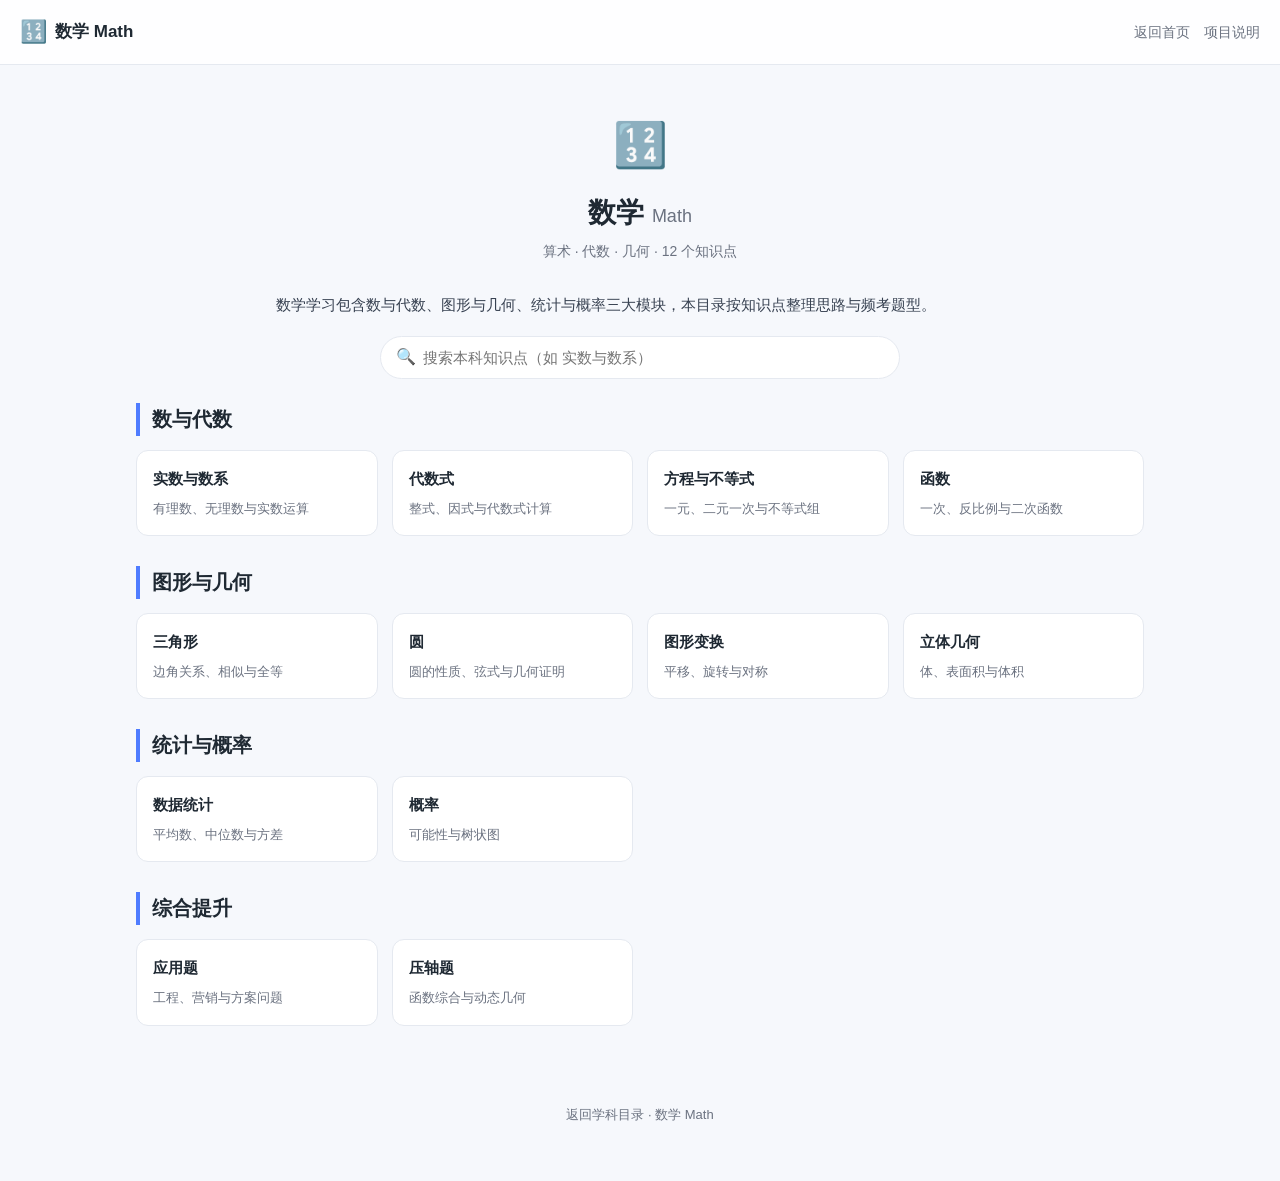
==== math/index.html @ 288788f7 "feat: 完善学科学习网站目录（首页导航 + 9学科知识点页 + 搜索过滤） - 新增 assets/style.css、assets/app.js（共享浅色主题与目录搜索） - index.htm" ====
<!DOCTYPE html>
<html lang="zh-CN">
<head>
  <meta charset="UTF-8" />
  <meta name="viewport" content="width=device-width, initial-scale=1.0" />
  <title>数学 Math · 学科学习网站</title>
  <link rel="stylesheet" href="../assets/style.css" />
</head>
<body>
  <div class="topbar">
    <div class="brand"><span class="logo">🔢</span> 数学 Math</div>
    <div class="links">
      <a href="../">返回首页</a>
      <a href="../README.md">项目说明</a>
    </div>
  </div>

  <section class="subject-header">
    <div class="big-emoji">🔢</div>
    <h1>数学 <span style="color:var(--muted);font-weight:500;font-size:18px;">Math</span></h1>
    <div class="sub">算术 · 代数 · 几何 · 12 个知识点</div>
  </section>

  <p class="subject-intro">数学学习包含数与代数、图形与几何、统计与概率三大模块，本目录按知识点整理思路与频考题型。</p>

  <div class="search-wrap" style="max-width:520px;margin:18px auto 0;">
    <span class="icon">🔍</span>
    <input id="search" type="text" placeholder="搜索本科知识点（如 实数与数系）" autocomplete="off" />
  </div>

  <div class="chapters">
    <section class="chapter" data-group>
      <h2>数与代数</h2>
      <div class="topics">
        <div class="topic" data-search="实数与数系 有理数、无理数与实数运算">
          <div class="t-title">实数与数系</div>
          <div class="t-desc">有理数、无理数与实数运算</div>
        </div>
        <div class="topic" data-search="代数式 整式、因式与代数式计算">
          <div class="t-title">代数式</div>
          <div class="t-desc">整式、因式与代数式计算</div>
        </div>
        <div class="topic" data-search="方程与不等式 一元、二元一次与不等式组">
          <div class="t-title">方程与不等式</div>
          <div class="t-desc">一元、二元一次与不等式组</div>
        </div>
        <div class="topic" data-search="函数 一次、反比例与二次函数">
          <div class="t-title">函数</div>
          <div class="t-desc">一次、反比例与二次函数</div>
        </div>
      </div>
    </section>
    <section class="chapter" data-group>
      <h2>图形与几何</h2>
      <div class="topics">
        <div class="topic" data-search="三角形 边角关系、相似与全等">
          <div class="t-title">三角形</div>
          <div class="t-desc">边角关系、相似与全等</div>
        </div>
        <div class="topic" data-search="圆 圆的性质、弦式与几何证明">
          <div class="t-title">圆</div>
          <div class="t-desc">圆的性质、弦式与几何证明</div>
        </div>
        <div class="topic" data-search="图形变换 平移、旋转与对称">
          <div class="t-title">图形变换</div>
          <div class="t-desc">平移、旋转与对称</div>
        </div>
        <div class="topic" data-search="立体几何 体、表面积与体积">
          <div class="t-title">立体几何</div>
          <div class="t-desc">体、表面积与体积</div>
        </div>
      </div>
    </section>
    <section class="chapter" data-group>
      <h2>统计与概率</h2>
      <div class="topics">
        <div class="topic" data-search="数据统计 平均数、中位数与方差">
          <div class="t-title">数据统计</div>
          <div class="t-desc">平均数、中位数与方差</div>
        </div>
        <div class="topic" data-search="概率 可能性与树状图">
          <div class="t-title">概率</div>
          <div class="t-desc">可能性与树状图</div>
        </div>
      </div>
    </section>
    <section class="chapter" data-group>
      <h2>综合提升</h2>
      <div class="topics">
        <div class="topic" data-search="应用题 工程、营销与方案问题">
          <div class="t-title">应用题</div>
          <div class="t-desc">工程、营销与方案问题</div>
        </div>
        <div class="topic" data-search="压轴题 函数综合与动态几何">
          <div class="t-title">压轴题</div>
          <div class="t-desc">函数综合与动态几何</div>
        </div>
      </div>
    </section>
  </div>

  <div id="empty" class="empty is-hidden">本科目录中没有匹配的知识点。</div>

  <footer>
    <a href="../">返回学科目录</a> · 数学 Math
  </footer>

  <script src="../assets/app.js"></script>
</body>
</html>
---- assets/style.css ----
:root {
  --bg: #f6f8fc;
  --card: #ffffff;
  --text: #1f2933;
  --muted: #6b7280;
  --accent: #4f7cff;
  --accent-2: #7c5cff;
  --accent-soft: #eef3ff;
  --border: #e5e9f0;
  --shadow: 0 8px 24px rgba(79, 124, 255, .12);
  --radius: 14px;
}

* { box-sizing: border-box; }

html { scroll-behavior: smooth; }

body {
  margin: 0;
  font-family: -apple-system, BlinkMacSystemFont, "Segoe UI", "PingFang SC", "Microsoft YaHei", sans-serif;
  background: var(--bg);
  color: var(--text);
  line-height: 1.65;
}

a { color: var(--accent); text-decoration: none; }
a:hover { text-decoration: underline; }

/* ---------- Top bar ---------- */
.topbar {
  position: sticky;
  top: 0;
  z-index: 10;
  display: flex;
  align-items: center;
  justify-content: space-between;
  gap: 16px;
  padding: 14px 20px;
  background: rgba(255, 255, 255, .85);
  backdrop-filter: blur(8px);
  border-bottom: 1px solid var(--border);
}
.topbar .brand {
  font-weight: 700;
  font-size: 17px;
  display: flex;
  align-items: center;
  gap: 8px;
}
.topbar .brand .logo { font-size: 22px; }
.topbar .links { display: flex; gap: 14px; font-size: 14px; }
.topbar .links a { color: var(--muted); }
.topbar .links a:hover { color: var(--accent); text-decoration: none; }

/* ---------- Hero ---------- */
.hero {
  text-align: center;
  padding: 56px 16px 28px;
  background: linear-gradient(180deg, #eef3ff 0%, var(--bg) 100%);
}
.hero h1 { margin: 0 0 10px; font-size: 34px; letter-spacing: .5px; }
.hero p { margin: 0 auto; max-width: 640px; color: var(--muted); font-size: 16px; }

/* ---------- Search ---------- */
.search-wrap {
  max-width: 520px;
  margin: 22px auto 0;
  position: relative;
}
.search-wrap input {
  width: 100%;
  padding: 12px 16px 12px 42px;
  font-size: 15px;
  border: 1px solid var(--border);
  border-radius: 999px;
  background: #fff;
  outline: none;
  transition: border-color .15s, box-shadow .15s;
}
.search-wrap input:focus {
  border-color: var(--accent);
  box-shadow: 0 0 0 4px var(--accent-soft);
}
.search-wrap .icon {
  position: absolute;
  left: 16px; top: 50%;
  transform: translateY(-50%);
  color: var(--muted);
  font-size: 16px;
}

/* ---------- Grid of cards ---------- */
main {
  max-width: 1040px;
  margin: 0 auto;
  padding: 28px 16px 8px;
  display: grid;
  grid-template-columns: repeat(auto-fill, minmax(220px, 1fr));
  gap: 18px;
}
a.card {
  display: block;
  text-decoration: none;
  background: var(--card);
  border: 1px solid var(--border);
  border-radius: var(--radius);
  padding: 22px;
  color: var(--text);
  transition: transform .15s ease, box-shadow .15s ease, border-color .15s ease;
}
a.card:hover {
  transform: translateY(-4px);
  box-shadow: var(--shadow);
  border-color: var(--accent);
  text-decoration: none;
}
.card .emoji { font-size: 32px; }
.card .name { font-size: 18px; font-weight: 700; margin-top: 10px; }
.card .en { font-size: 12px; color: var(--muted); font-weight: 500; }
.card .desc { font-size: 13px; color: var(--muted); margin-top: 6px; }
.card .count {
  display: inline-block;
  margin-top: 12px;
  font-size: 12px;
  color: var(--accent);
  background: var(--accent-soft);
  padding: 2px 10px;
  border-radius: 999px;
}

/* ---------- Subject page ---------- */
.subject-header {
  text-align: center;
  padding: 44px 16px 12px;
}
.subject-header .big-emoji { font-size: 44px; }
.subject-header h1 { margin: 8px 0 4px; font-size: 28px; }
.subject-header .sub { color: var(--muted); font-size: 14px; }
.subject-intro {
  max-width: 760px;
  margin: 18px auto 0;
  padding: 0 16px;
  color: #374151;
  font-size: 15px;
}

.chapters {
  max-width: 1040px;
  margin: 0 auto;
  padding: 24px 16px 8px;
}
.chapter {
  margin-bottom: 30px;
}
.chapter h2 {
  font-size: 20px;
  margin: 0 0 14px;
  padding-left: 12px;
  border-left: 4px solid var(--accent);
}
.topics {
  display: grid;
  grid-template-columns: repeat(auto-fill, minmax(240px, 1fr));
  gap: 14px;
}
.topic {
  background: var(--card);
  border: 1px solid var(--border);
  border-radius: 12px;
  padding: 16px;
  transition: transform .12s ease, box-shadow .12s ease, border-color .12s ease;
}
.topic:hover {
  transform: translateY(-3px);
  box-shadow: var(--shadow);
  border-color: var(--accent);
}
.topic .t-title { font-weight: 600; font-size: 15px; }
.topic .t-desc { font-size: 13px; color: var(--muted); margin-top: 6px; }

/* ---------- Empty / footer ---------- */
.empty {
  text-align: center;
  color: var(--muted);
  padding: 40px 16px;
  font-size: 15px;
}
footer {
  text-align: center;
  color: var(--muted);
  font-size: 13px;
  padding: 40px 16px 56px;
}
footer a { color: var(--muted); }

.is-hidden { display: none !important; }

@media (max-width: 560px) {
  .hero h1 { font-size: 27px; }
  main { grid-template-columns: repeat(auto-fill, minmax(150px, 1fr)); }
}
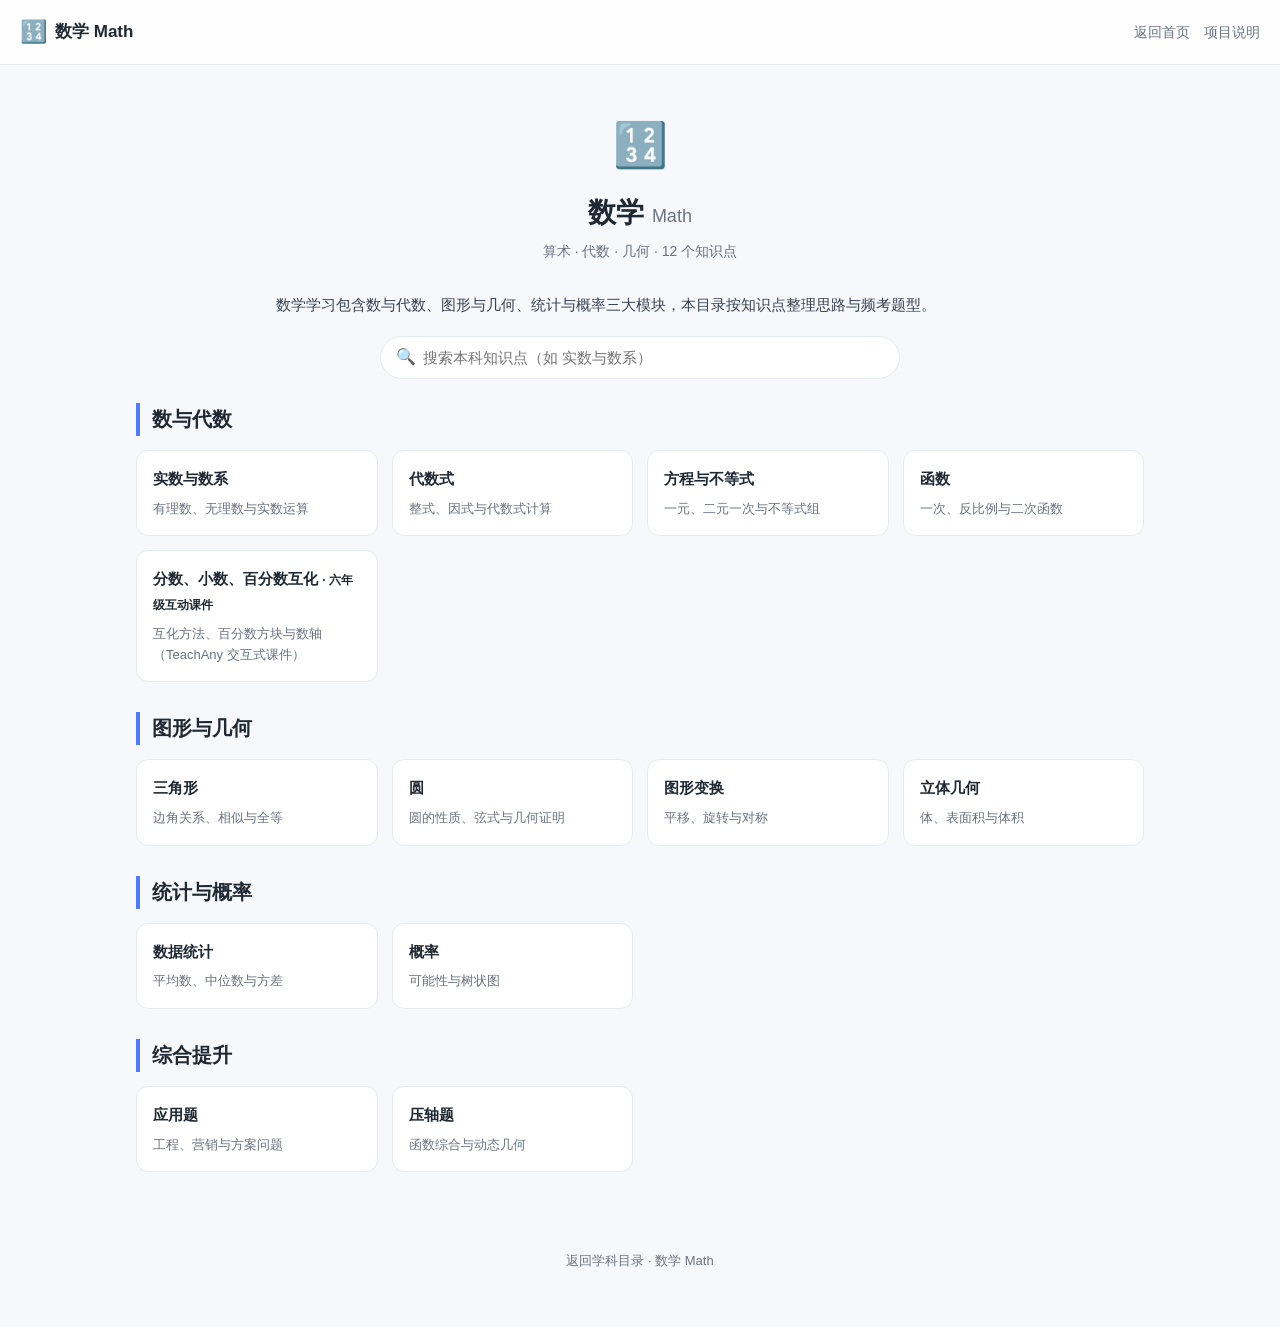
==== commit a06f169f: "feat: 新增 TeachAny 课件《分数、小数、百分数互化》并接入数学目录 community/: 16页交互式课件(转换器+GeoGebra+Canvas数轴+intro.mp4+Edge-T" ====
--- a/math/index.html
+++ b/math/index.html
@@ -47,6 +47,12 @@
         <div class="topic" data-search="函数 一次、反比例与二次函数">
           <div class="t-title">函数</div>
           <div class="t-desc">一次、反比例与二次函数</div>
+        </div>
+        <div class="topic" data-search="分数小数百分数互化 六年级 交互式课件">
+          <a href="../community/math-e-fraction-decimal-percent/index.html" style="color:inherit;text-decoration:none;display:block">
+            <div class="t-title">分数、小数、百分数互化 <span style="font-size:12px;color:var(--brand)">· 六年级互动课件</span></div>
+            <div class="t-desc">互化方法、百分数方块与数轴（TeachAny 交互式课件）</div>
+          </a>
         </div>
       </div>
     </section>
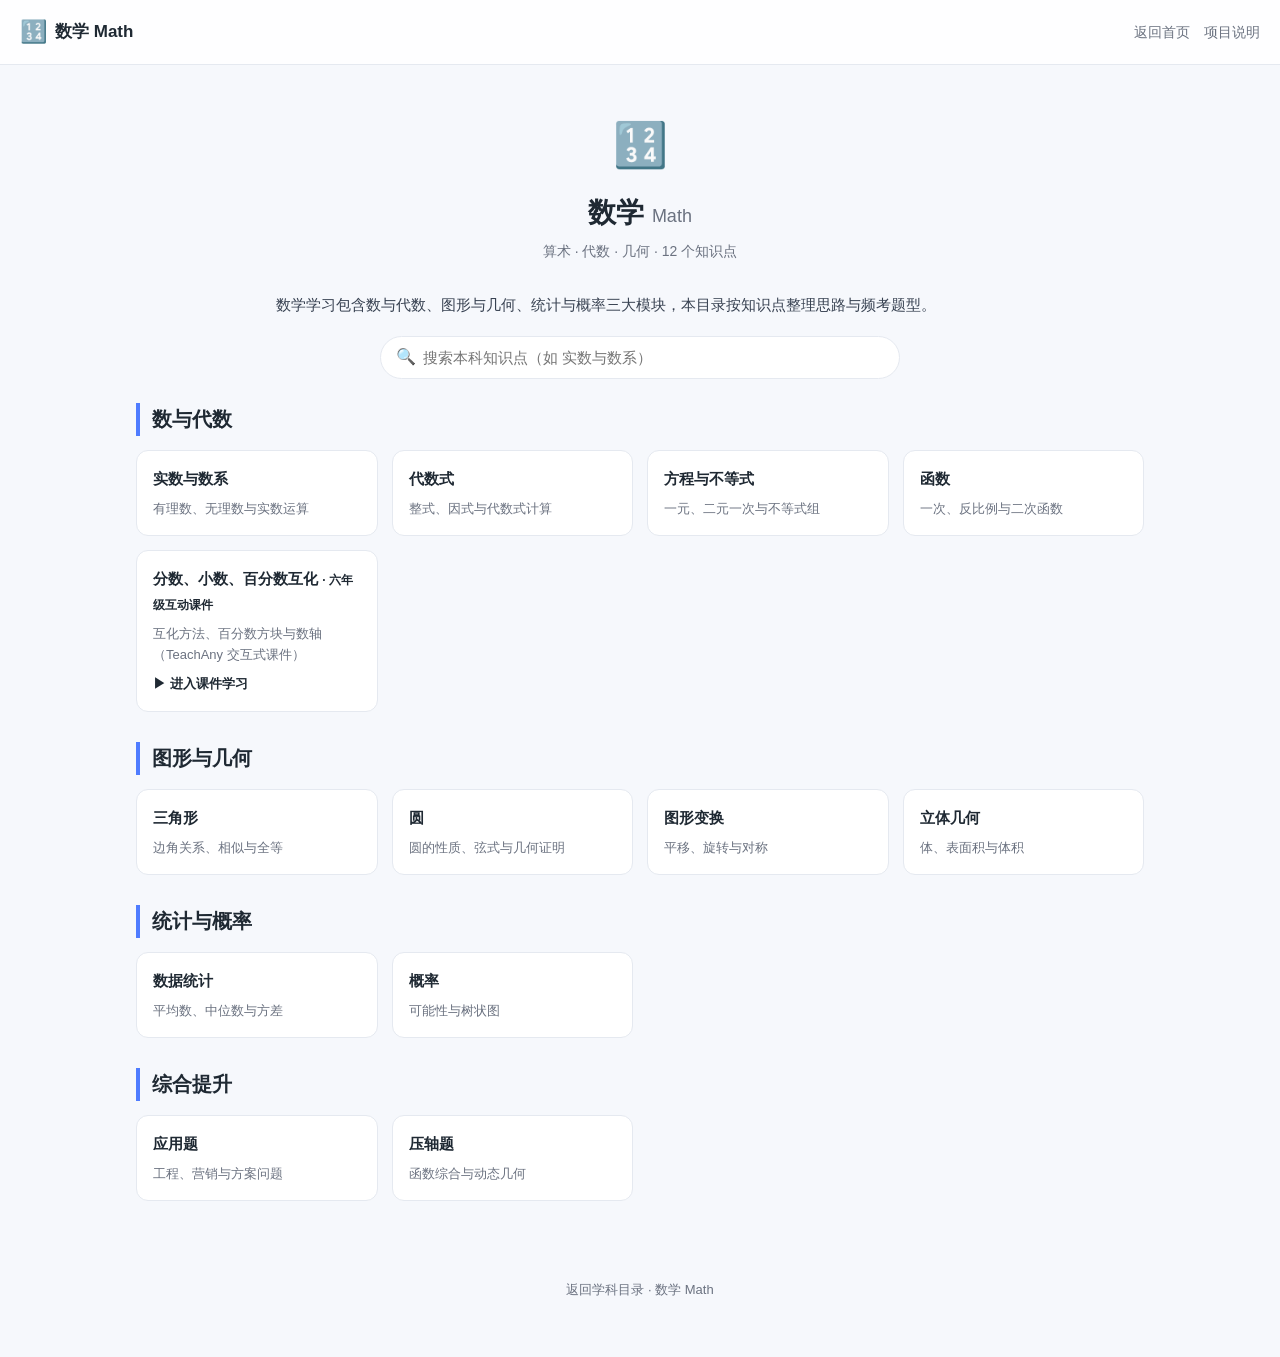
==== commit 2d14c2ed: "feat: 数学主页课件入口增加可访问CTA math/index.html 为《分数、小数、百分数互化》课件卡片增加「▶ 进入课件学习」访问入口（相对路径 ./math-e-fraction-dec" ====
--- a/math/index.html
+++ b/math/index.html
@@ -49,9 +49,10 @@
           <div class="t-desc">一次、反比例与二次函数</div>
         </div>
         <div class="topic" data-search="分数小数百分数互化 六年级 交互式课件">
-          <a href="../community/math-e-fraction-decimal-percent/index.html" style="color:inherit;text-decoration:none;display:block">
+          <a href="./math-e-fraction-decimal-percent/index.html" style="color:inherit;text-decoration:none;display:block">
             <div class="t-title">分数、小数、百分数互化 <span style="font-size:12px;color:var(--brand)">· 六年级互动课件</span></div>
             <div class="t-desc">互化方法、百分数方块与数轴（TeachAny 交互式课件）</div>
+            <div class="t-cta" style="margin-top:8px;font-size:13px;font-weight:600;color:var(--brand)">▶ 进入课件学习</div>
           </a>
         </div>
       </div>
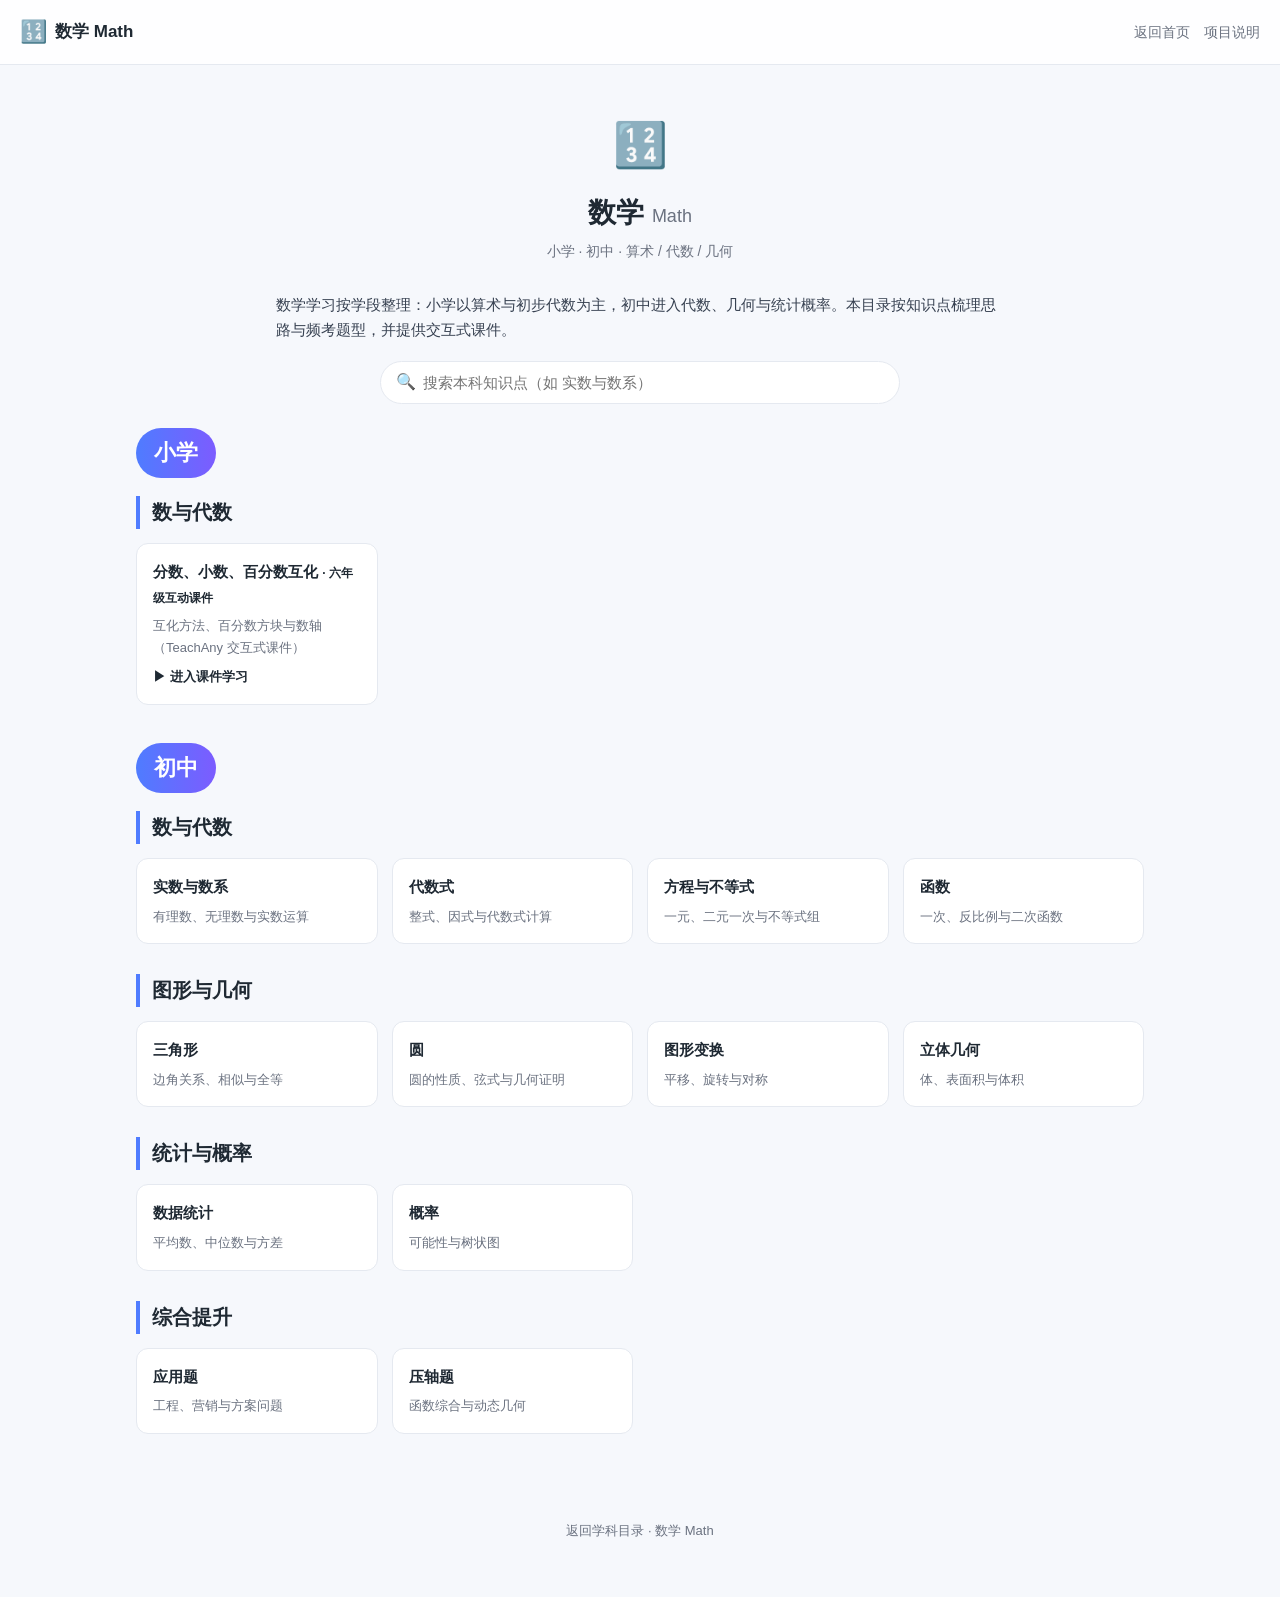
==== commit 3926222d: "feat: 数学主页按小学/初中分学段，课件归入小学 math/index.html 重构为「小学」「初中」两个学段：六年级课件《分数、小数、百分数互化》放入小学 > 数与代数；其余初中知识点归入初中" ====
--- a/math/index.html
+++ b/math/index.html
@@ -18,10 +18,10 @@
   <section class="subject-header">
     <div class="big-emoji">🔢</div>
     <h1>数学 <span style="color:var(--muted);font-weight:500;font-size:18px;">Math</span></h1>
-    <div class="sub">算术 · 代数 · 几何 · 12 个知识点</div>
+    <div class="sub">小学 · 初中 · 算术 / 代数 / 几何</div>
   </section>
 
-  <p class="subject-intro">数学学习包含数与代数、图形与几何、统计与概率三大模块，本目录按知识点整理思路与频考题型。</p>
+  <p class="subject-intro">数学学习按学段整理：小学以算术与初步代数为主，初中进入代数、几何与统计概率。本目录按知识点梳理思路与频考题型，并提供交互式课件。</p>
 
   <div class="search-wrap" style="max-width:520px;margin:18px auto 0;">
     <span class="icon">🔍</span>
@@ -29,81 +29,97 @@
   </div>
 
   <div class="chapters">
-    <section class="chapter" data-group>
-      <h2>数与代数</h2>
-      <div class="topics">
-        <div class="topic" data-search="实数与数系 有理数、无理数与实数运算">
-          <div class="t-title">实数与数系</div>
-          <div class="t-desc">有理数、无理数与实数运算</div>
-        </div>
-        <div class="topic" data-search="代数式 整式、因式与代数式计算">
-          <div class="t-title">代数式</div>
-          <div class="t-desc">整式、因式与代数式计算</div>
-        </div>
-        <div class="topic" data-search="方程与不等式 一元、二元一次与不等式组">
-          <div class="t-title">方程与不等式</div>
-          <div class="t-desc">一元、二元一次与不等式组</div>
-        </div>
-        <div class="topic" data-search="函数 一次、反比例与二次函数">
-          <div class="t-title">函数</div>
-          <div class="t-desc">一次、反比例与二次函数</div>
-        </div>
-        <div class="topic" data-search="分数小数百分数互化 六年级 交互式课件">
-          <a href="./math-e-fraction-decimal-percent/index.html" style="color:inherit;text-decoration:none;display:block">
-            <div class="t-title">分数、小数、百分数互化 <span style="font-size:12px;color:var(--brand)">· 六年级互动课件</span></div>
-            <div class="t-desc">互化方法、百分数方块与数轴（TeachAny 交互式课件）</div>
-            <div class="t-cta" style="margin-top:8px;font-size:13px;font-weight:600;color:var(--brand)">▶ 进入课件学习</div>
-          </a>
+
+    <!-- 小学 -->
+    <section class="stage">
+      <h2>小学</h2>
+      <div class="chapter">
+        <h2>数与代数</h2>
+        <div class="topics">
+          <div class="topic" data-search="分数小数百分数互化 六年级 交互式课件">
+            <a href="./math-e-fraction-decimal-percent/index.html" style="color:inherit;text-decoration:none;display:block">
+              <div class="t-title">分数、小数、百分数互化 <span style="font-size:12px;color:var(--brand)">· 六年级互动课件</span></div>
+              <div class="t-desc">互化方法、百分数方块与数轴（TeachAny 交互式课件）</div>
+              <div class="t-cta" style="margin-top:8px;font-size:13px;font-weight:600;color:var(--brand)">▶ 进入课件学习</div>
+            </a>
+          </div>
         </div>
       </div>
     </section>
-    <section class="chapter" data-group>
-      <h2>图形与几何</h2>
-      <div class="topics">
-        <div class="topic" data-search="三角形 边角关系、相似与全等">
-          <div class="t-title">三角形</div>
-          <div class="t-desc">边角关系、相似与全等</div>
+
+    <!-- 初中 -->
+    <section class="stage">
+      <h2>初中</h2>
+      <div class="chapter">
+        <h2>数与代数</h2>
+        <div class="topics">
+          <div class="topic" data-search="实数与数系 有理数、无理数与实数运算">
+            <div class="t-title">实数与数系</div>
+            <div class="t-desc">有理数、无理数与实数运算</div>
+          </div>
+          <div class="topic" data-search="代数式 整式、因式与代数式计算">
+            <div class="t-title">代数式</div>
+            <div class="t-desc">整式、因式与代数式计算</div>
+          </div>
+          <div class="topic" data-search="方程与不等式 一元、二元一次与不等式组">
+            <div class="t-title">方程与不等式</div>
+            <div class="t-desc">一元、二元一次与不等式组</div>
+          </div>
+          <div class="topic" data-search="函数 一次、反比例与二次函数">
+            <div class="t-title">函数</div>
+            <div class="t-desc">一次、反比例与二次函数</div>
+          </div>
         </div>
-        <div class="topic" data-search="圆 圆的性质、弦式与几何证明">
-          <div class="t-title">圆</div>
-          <div class="t-desc">圆的性质、弦式与几何证明</div>
+      </div>
+      <div class="chapter">
+        <h2>图形与几何</h2>
+        <div class="topics">
+          <div class="topic" data-search="三角形 边角关系、相似与全等">
+            <div class="t-title">三角形</div>
+            <div class="t-desc">边角关系、相似与全等</div>
+          </div>
+          <div class="topic" data-search="圆 圆的性质、弦式与几何证明">
+            <div class="t-title">圆</div>
+            <div class="t-desc">圆的性质、弦式与几何证明</div>
+          </div>
+          <div class="topic" data-search="图形变换 平移、旋转与对称">
+            <div class="t-title">图形变换</div>
+            <div class="t-desc">平移、旋转与对称</div>
+          </div>
+          <div class="topic" data-search="立体几何 体、表面积与体积">
+            <div class="t-title">立体几何</div>
+            <div class="t-desc">体、表面积与体积</div>
+          </div>
         </div>
-        <div class="topic" data-search="图形变换 平移、旋转与对称">
-          <div class="t-title">图形变换</div>
-          <div class="t-desc">平移、旋转与对称</div>
+      </div>
+      <div class="chapter">
+        <h2>统计与概率</h2>
+        <div class="topics">
+          <div class="topic" data-search="数据统计 平均数、中位数与方差">
+            <div class="t-title">数据统计</div>
+            <div class="t-desc">平均数、中位数与方差</div>
+          </div>
+          <div class="topic" data-search="概率 可能性与树状图">
+            <div class="t-title">概率</div>
+            <div class="t-desc">可能性与树状图</div>
+          </div>
         </div>
-        <div class="topic" data-search="立体几何 体、表面积与体积">
-          <div class="t-title">立体几何</div>
-          <div class="t-desc">体、表面积与体积</div>
+      </div>
+      <div class="chapter">
+        <h2>综合提升</h2>
+        <div class="topics">
+          <div class="topic" data-search="应用题 工程、营销与方案问题">
+            <div class="t-title">应用题</div>
+            <div class="t-desc">工程、营销与方案问题</div>
+          </div>
+          <div class="topic" data-search="压轴题 函数综合与动态几何">
+            <div class="t-title">压轴题</div>
+            <div class="t-desc">函数综合与动态几何</div>
+          </div>
         </div>
       </div>
     </section>
-    <section class="chapter" data-group>
-      <h2>统计与概率</h2>
-      <div class="topics">
-        <div class="topic" data-search="数据统计 平均数、中位数与方差">
-          <div class="t-title">数据统计</div>
-          <div class="t-desc">平均数、中位数与方差</div>
-        </div>
-        <div class="topic" data-search="概率 可能性与树状图">
-          <div class="t-title">概率</div>
-          <div class="t-desc">可能性与树状图</div>
-        </div>
-      </div>
-    </section>
-    <section class="chapter" data-group>
-      <h2>综合提升</h2>
-      <div class="topics">
-        <div class="topic" data-search="应用题 工程、营销与方案问题">
-          <div class="t-title">应用题</div>
-          <div class="t-desc">工程、营销与方案问题</div>
-        </div>
-        <div class="topic" data-search="压轴题 函数综合与动态几何">
-          <div class="t-title">压轴题</div>
-          <div class="t-desc">函数综合与动态几何</div>
-        </div>
-      </div>
-    </section>
+
   </div>
 
   <div id="empty" class="empty is-hidden">本科目录中没有匹配的知识点。</div>
--- a/assets/style.css
+++ b/assets/style.css
@@ -158,6 +158,17 @@
   padding-left: 12px;
   border-left: 4px solid var(--accent);
 }
+.stage { margin-bottom: 38px; }
+.stage > h2 {
+  font-size: 22px;
+  margin: 0 0 18px;
+  padding: 7px 18px;
+  display: inline-block;
+  border-radius: 999px;
+  background: linear-gradient(90deg, var(--accent) 0%, var(--accent-2) 100%);
+  color: #fff;
+  border-left: none;
+}
 .topics {
   display: grid;
   grid-template-columns: repeat(auto-fill, minmax(240px, 1fr));
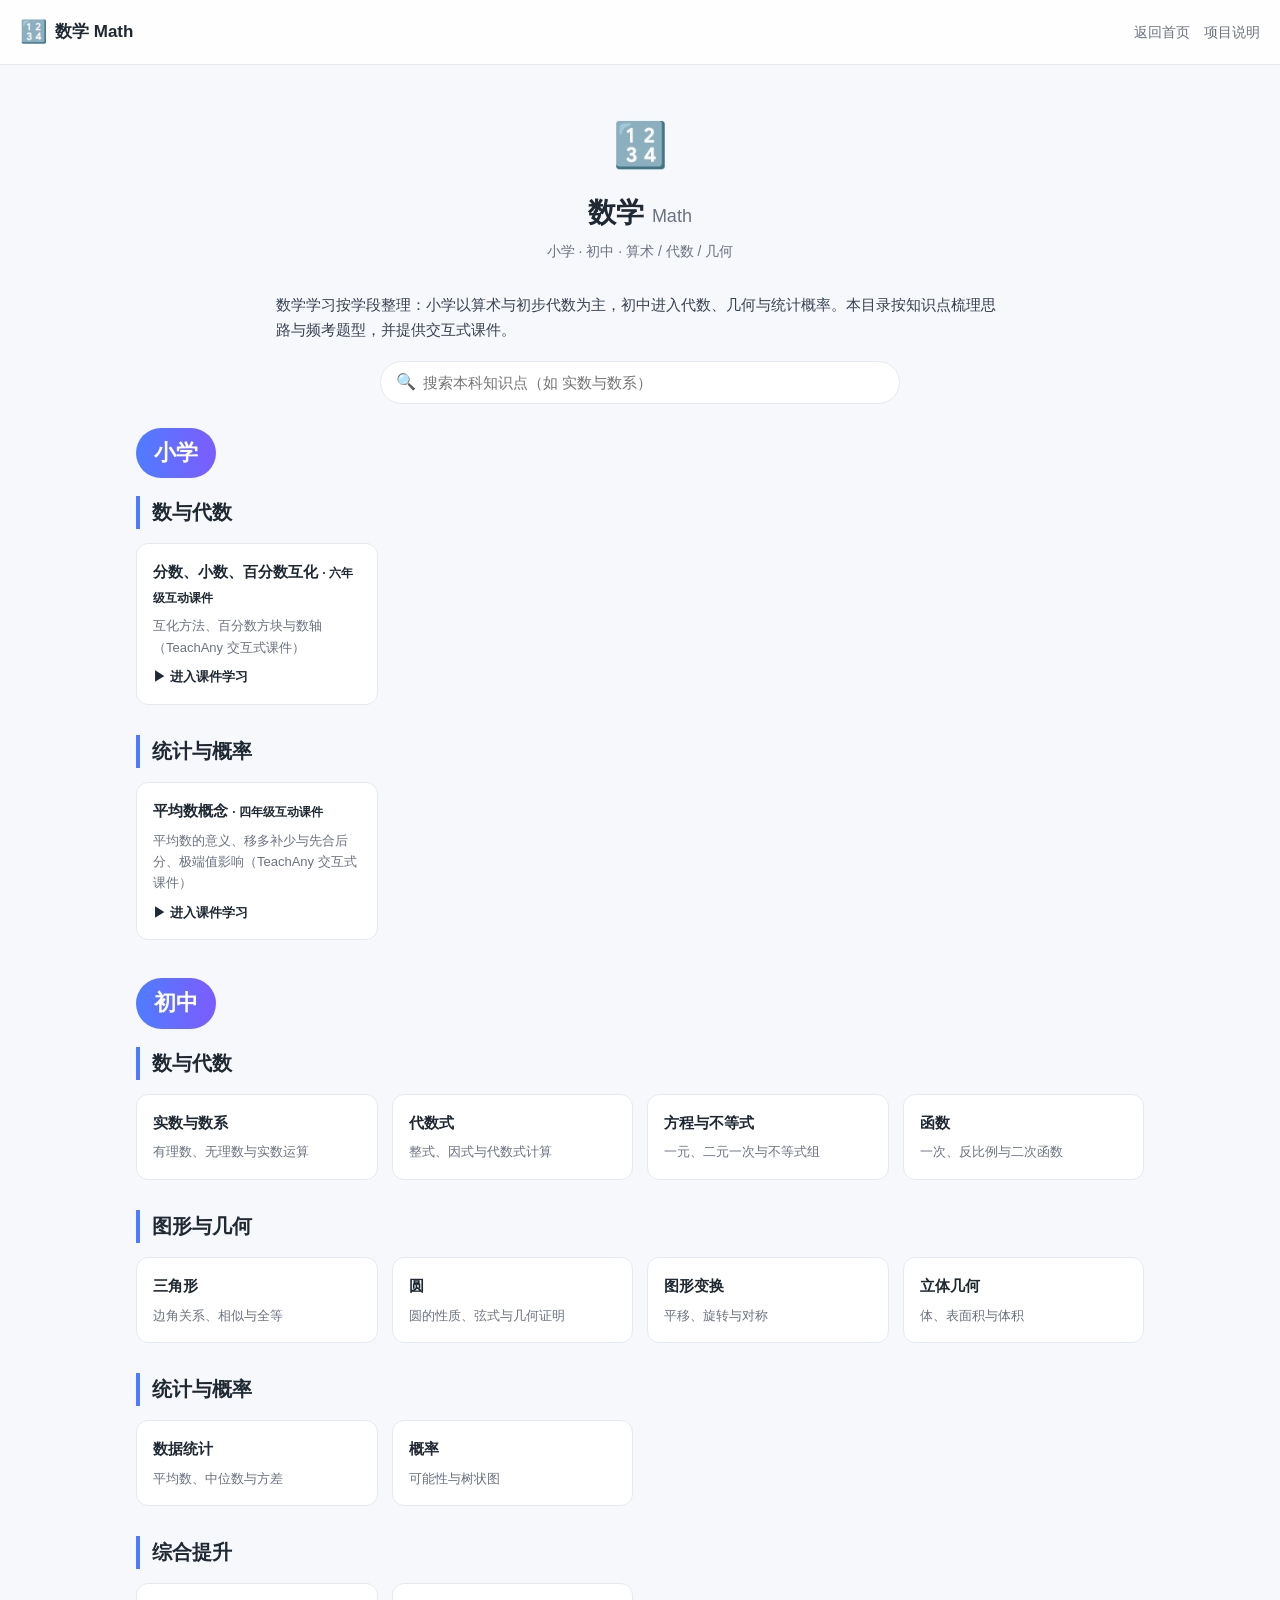
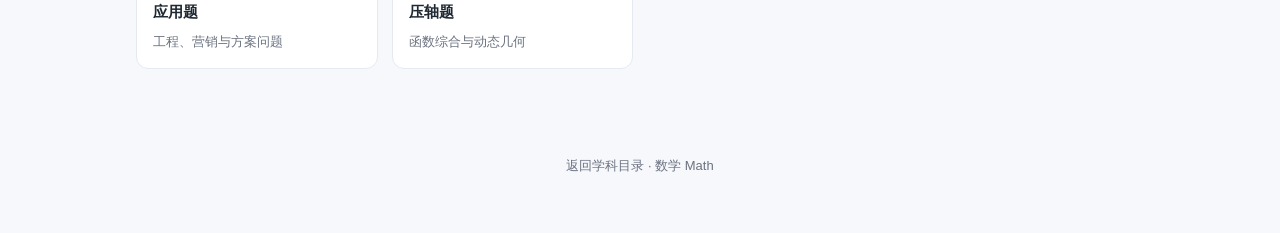
==== commit d1f0fa13: "feat(math): 新增「平均数概念」交互式课件（TeachAny, G4 统计与概率）+ 数学主页小学区挂链接" ====
--- a/math/index.html
+++ b/math/index.html
@@ -40,6 +40,19 @@
             <a href="./math-e-fraction-decimal-percent/index.html" style="color:inherit;text-decoration:none;display:block">
               <div class="t-title">分数、小数、百分数互化 <span style="font-size:12px;color:var(--brand)">· 六年级互动课件</span></div>
               <div class="t-desc">互化方法、百分数方块与数轴（TeachAny 交互式课件）</div>
+              <div class="t-cta" style="margin-top:8px;font-size:13px;font-weight:600;color:var(--brand)">▶ 进入课件学习</div>
+            </a>
+          </div>
+        </div>
+      </div>
+
+      <div class="chapter">
+        <h2>统计与概率</h2>
+        <div class="topics">
+          <div class="topic" data-search="平均数概念 四年级 统计与概率 交互式课件">
+            <a href="./math-e-average-concept/index.html" style="color:inherit;text-decoration:none;display:block">
+              <div class="t-title">平均数概念 <span style="font-size:12px;color:var(--brand)">· 四年级互动课件</span></div>
+              <div class="t-desc">平均数的意义、移多补少与先合后分、极端值影响（TeachAny 交互式课件）</div>
               <div class="t-cta" style="margin-top:8px;font-size:13px;font-weight:600;color:var(--brand)">▶ 进入课件学习</div>
             </a>
           </div>
